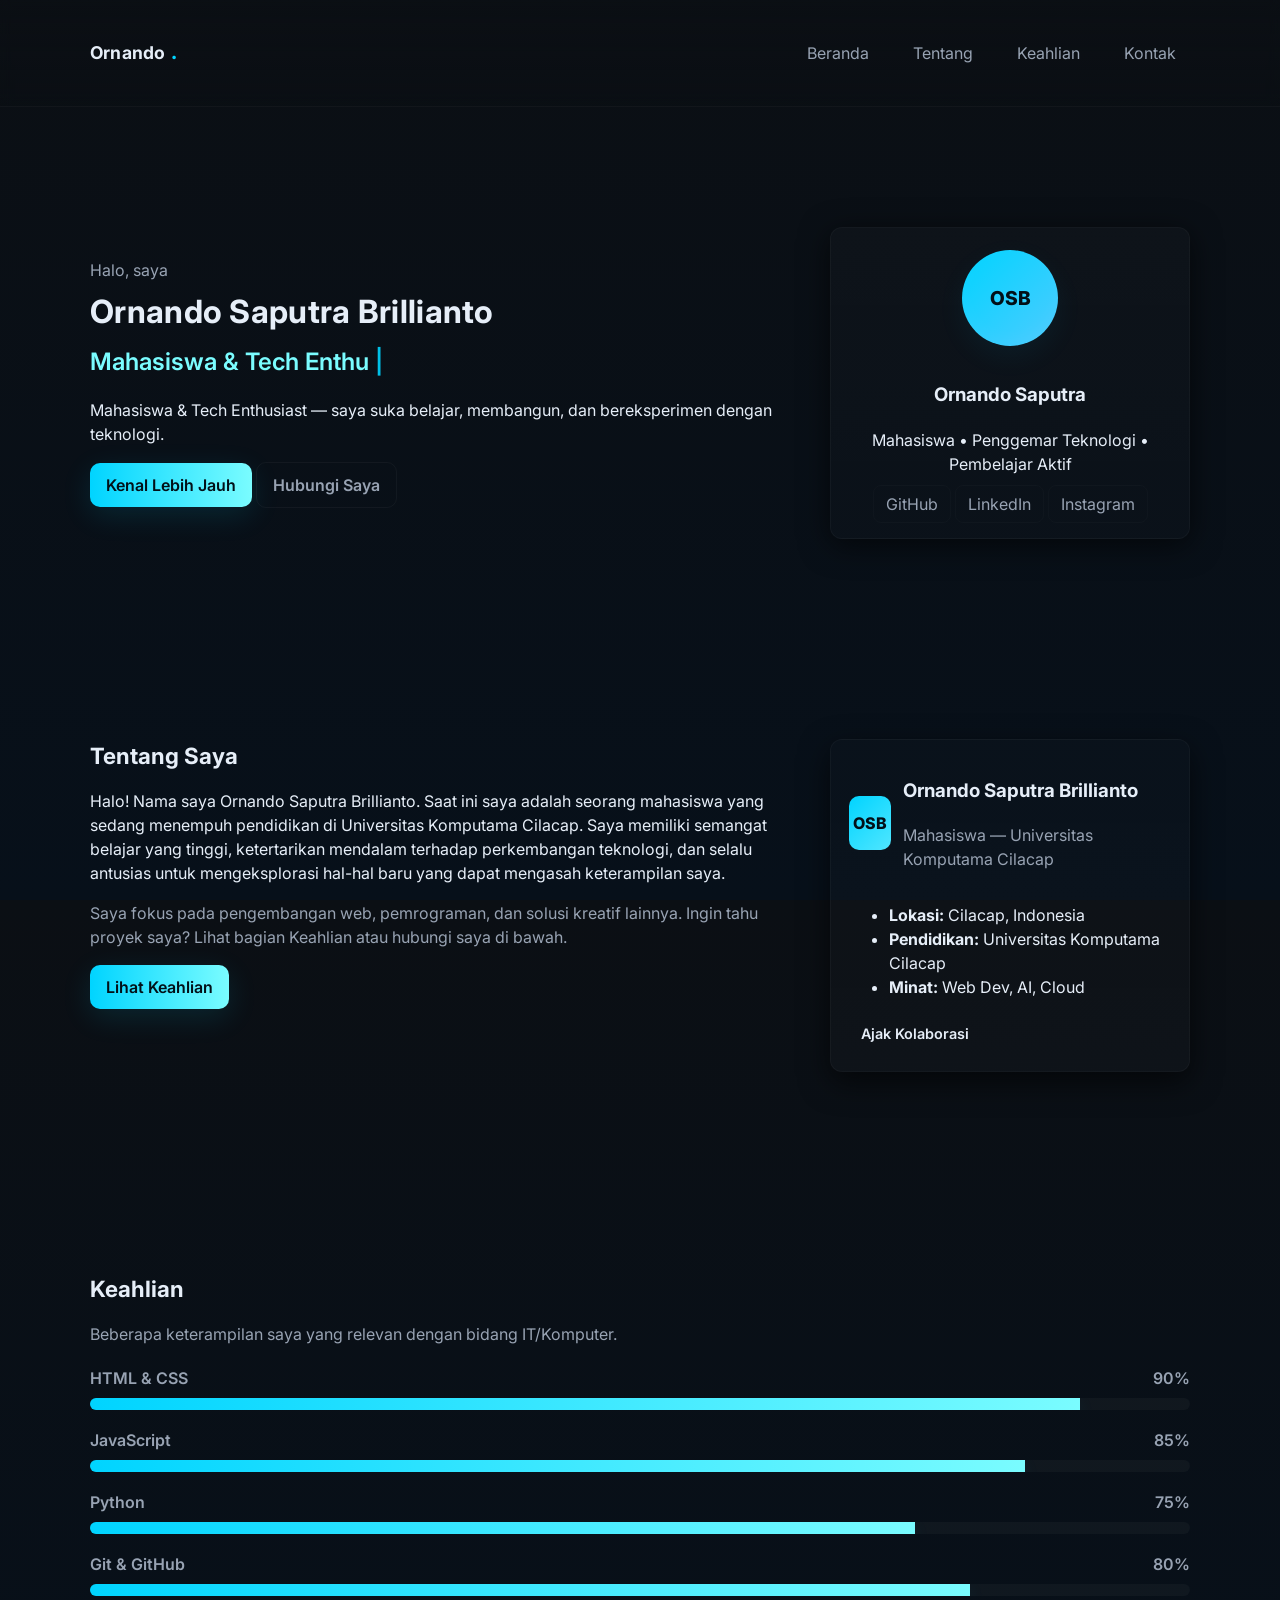
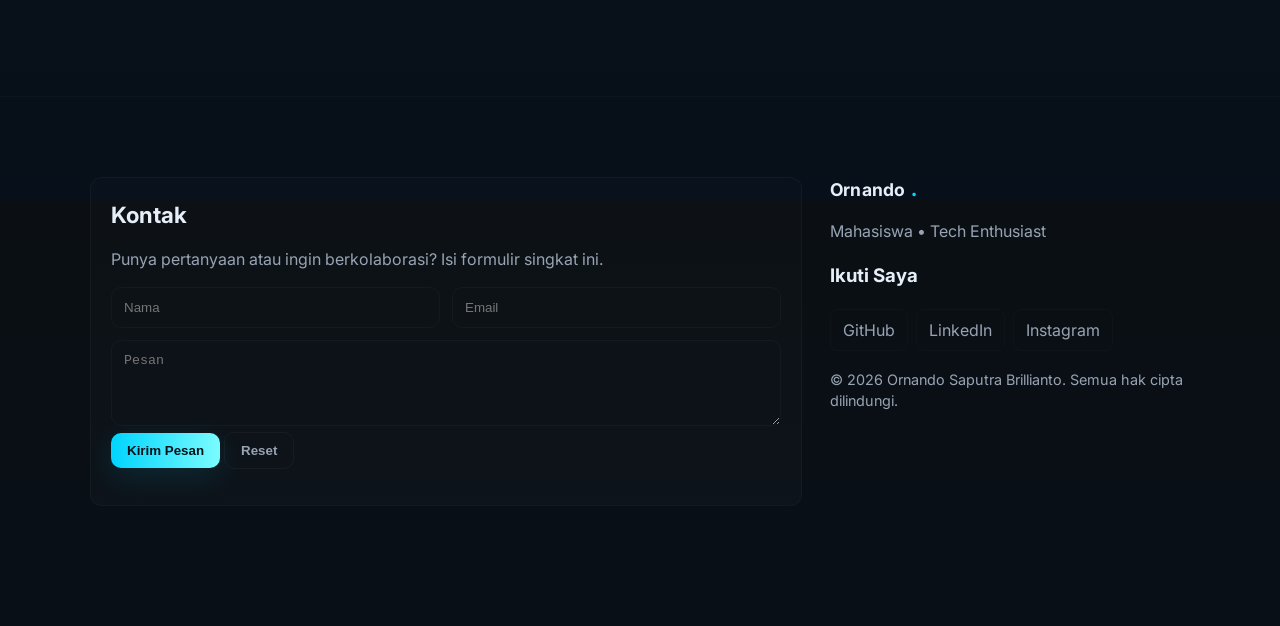
==== index.html @ c8a65975 "Add files via upload" ====
<!doctype html>
<html lang="id">
<head>
  <meta charset="utf-8" />
  <meta name="viewport" content="width=device-width, initial-scale=1" />
  <title>Ornando Saputra Brillianto — Profil</title>
  <link rel="stylesheet" href="style.css" />
  <!-- Google Fonts (optional) -->
  <link href="https://fonts.googleapis.com/css2?family=Inter:wght@300;400;600;700;800&display=swap" rel="stylesheet">
</head>
<body>
  <!-- Sticky Navbar -->
  <header class="site-header">
    <nav class="navbar container" aria-label="Main navigation">
      <a class="brand" href="#home">Ornando<span class="accent">.</span></a>
      <button class="nav-toggle" aria-controls="primary-navigation" aria-expanded="false" aria-label="Toggle navigation">
        <span class="hamburger"></span>
      </button>
      <ul id="primary-navigation" class="nav-links">
        <li><a href="#home" class="nav-link">Beranda</a></li>
        <li><a href="#about" class="nav-link">Tentang</a></li>
        <li><a href="#skills" class="nav-link">Keahlian</a></li>
        <li><a href="#contact" class="nav-link">Kontak</a></li>
      </ul>
    </nav>
  </header>

  <!-- Hero Section -->
  <main>
    <section id="home" class="hero">
      <div class="container hero-grid">
        <div class="hero-content reveal">
          <p class="greeting">Halo, saya</p>
          <h1 class="name">Ornando Saputra Brillianto</h1>
          <h2 class="typed"><span id="typed-text" aria-live="polite"></span><span class="cursor" aria-hidden="true">|</span></h2>
          <p class="hero-desc">Mahasiswa & Tech Enthusiast — saya suka belajar, membangun, dan bereksperimen dengan teknologi.</p>
          <div class="hero-cta">
            <a href="#about" class="btn primary">Kenal Lebih Jauh</a>
            <a href="#contact" class="btn ghost">Hubungi Saya</a>
          </div>
        </div>
        <div class="hero-profile reveal">
          <!-- Simple visual card (replace with your photo by swapping the div with an <img>) -->
          <div class="profile-card">
            <div class="avatar">OSB</div>
            <div class="profile-info">
              <h3>Ornando Saputra</h3>
              <p>Mahasiswa • Penggemar Teknologi • Pembelajar Aktif</p>
              <div class="socials">
                <a href="#" aria-label="GitHub" class="social">GitHub</a>
                <a href="#" aria-label="LinkedIn" class="social">LinkedIn</a>
                <a href="#" aria-label="Instagram" class="social">Instagram</a>
              </div>
            </div>
          </div>
        </div>
      </div>
    </section>

    <!-- About Section -->
    <section id="about" class="section about">
      <div class="container about-grid reveal">
        <div class="about-text">
          <h2>Tentang Saya</h2>
          <p>
            Halo! Nama saya Ornando Saputra Brillianto. Saat ini saya adalah seorang mahasiswa yang sedang menempuh pendidikan di Universitas Komputama Cilacap. Saya memiliki semangat belajar yang tinggi, ketertarikan mendalam terhadap perkembangan teknologi, dan selalu antusias untuk mengeksplorasi hal-hal baru yang dapat mengasah keterampilan saya.
          </p>
          <p class="muted">Saya fokus pada pengembangan web, pemrograman, dan solusi kreatif lainnya. Ingin tahu proyek saya? Lihat bagian Keahlian atau hubungi saya di bawah.</p>
          <a href="#skills" class="btn primary">Lihat Keahlian</a>
        </div>
        <aside class="about-card">
          <!-- Additional visual/card element -->
          <div class="card reveal-card">
            <div class="card-header">
              <div class="mini-avatar">OSB</div>
              <div>
                <h3>Ornando Saputra Brillianto</h3>
                <p class="muted">Mahasiswa — Universitas Komputama Cilacap</p>
              </div>
            </div>
            <div class="card-body">
              <ul class="card-list">
                <li><strong>Lokasi:</strong> Cilacap, Indonesia</li>
                <li><strong>Pendidikan:</strong> Universitas Komputama Cilacap</li>
                <li><strong>Minat:</strong> Web Dev, AI, Cloud</li>
              </ul>
            </div>
            <div class="card-footer">
              <a href="#contact" class="btn small">Ajak Kolaborasi</a>
            </div>
          </div>
        </aside>
      </div>
    </section>

    <!-- Skills Section -->
    <section id="skills" class="section skills">
      <div class="container reveal">
        <h2>Keahlian</h2>
        <p class="muted">Beberapa keterampilan saya yang relevan dengan bidang IT/Komputer.</p>

        <div class="skills-grid">
          <div class="skill">
            <div class="skill-head">
              <span>HTML & CSS</span>
              <span class="skill-percent">90%</span>
            </div>
            <div class="progress" data-progress="90" aria-hidden="true">
              <div class="progress-bar"></div>
            </div>
          </div>

          <div class="skill">
            <div class="skill-head">
              <span>JavaScript</span>
              <span class="skill-percent">85%</span>
            </div>
            <div class="progress" data-progress="85" aria-hidden="true">
              <div class="progress-bar"></div>
            </div>
          </div>

          <div class="skill">
            <div class="skill-head">
              <span>Python</span>
              <span class="skill-percent">75%</span>
            </div>
            <div class="progress" data-progress="75" aria-hidden="true">
              <div class="progress-bar"></div>
            </div>
          </div>

          <div class="skill">
            <div class="skill-head">
              <span>Git & GitHub</span>
              <span class="skill-percent">80%</span>
            </div>
            <div class="progress" data-progress="80" aria-hidden="true">
              <div class="progress-bar"></div>
            </div>
          </div>
        </div>
      </div>
    </section>

    <!-- Contact / Footer -->
    <footer id="contact" class="site-footer section">
      <div class="container footer-grid reveal">
        <div class="contact-card">
          <h2>Kontak</h2>
          <p class="muted">Punya pertanyaan atau ingin berkolaborasi? Isi formulir singkat ini.</p>
          <form id="contact-form" class="contact-form" novalidate>
            <div class="form-row">
              <input type="text" id="name" name="name" placeholder="Nama" required />
              <input type="email" id="email" name="email" placeholder="Email" required />
            </div>
            <textarea id="message" name="message" placeholder="Pesan" rows="4" required></textarea>
            <div class="form-actions">
              <button type="submit" class="btn primary">Kirim Pesan</button>
              <button type="reset" class="btn ghost">Reset</button>
            </div>
            <p id="form-feedback" class="form-feedback" aria-live="polite"></p>
          </form>
        </div>

        <div class="footer-info">
          <div class="brand-block">
            <a class="brand" href="#home">Ornando<span class="accent">.</span></a>
            <p class="muted">Mahasiswa • Tech Enthusiast</p>
          </div>

          <div class="footer-socials">
            <h3>Ikuti Saya</h3>
            <div class="social-links">
              <a href="#" class="social">GitHub</a>
              <a href="#" class="social">LinkedIn</a>
              <a href="#" class="social">Instagram</a>
            </div>
          </div>

          <div class="copyright">
            <p>© <span id="year"></span> Ornando Saputra Brillianto. Semua hak cipta dilindungi.</p>
          </div>
        </div>
      </div>
    </footer>
  </main>

  <script src="script.js" defer></script>
</body>
</html>
---- style.css ----
/* =========================================================
   style.css — Modern dark theme with neon/blue accent
   ========================================================= */

/* Root variables for easy theming */
:root{
  --bg: #0b0f14;
  --card: #0f1620;
  --muted: #98a3b3;
  --text: #e6eef8;
  --accent: #00d4ff; /* neon blue */
  --accent-2: #7afcff;
  --glass: rgba(255,255,255,0.04);
  --radius: 12px;
  --container-width: 1100px;
  --glass-2: rgba(0, 212, 255, 0.06);
  --shadow: 0 6px 30px rgba(0,0,0,0.6);
  --transition: 250ms cubic-bezier(.2,.9,.2,1);
  font-family: "Inter", system-ui, -apple-system, "Segoe UI", Roboto, "Helvetica Neue", Arial;
}

/* Reset & global */
*{box-sizing:border-box}
html,body{height:100%}
body{
  margin:0;
  background: linear-gradient(180deg, var(--bg) 0%, #07101a 100%);
  color:var(--text);
  -webkit-font-smoothing:antialiased;
  -moz-osx-font-smoothing:grayscale;
  line-height:1.5;
  font-size:16px;
}

/* Container */
.container{
  width:calc(100% - 40px);
  max-width:var(--container-width);
  margin:0 auto;
  padding:40px 0;
}

/* Header / Navbar */
.site-header{
  position:sticky;
  top:0;
  z-index:40;
  backdrop-filter: blur(6px);
  background: linear-gradient(180deg, rgba(11,15,20,0.6), rgba(11,15,20,0.3));
  border-bottom:1px solid rgba(255,255,255,0.03);
}
.navbar{
  display:flex;
  align-items:center;
  justify-content:space-between;
  gap:16px;
}
.brand{
  font-weight:700;
  letter-spacing:0.2px;
  color:var(--text);
  text-decoration:none;
  display:flex;
  align-items:center;
  gap:6px;
  font-size:1.1rem;
}
.brand .accent{
  color:var(--accent);
  font-weight:900;
}

/* Nav links */
.nav-links{
  display:flex;
  gap:16px;
  list-style:none;
  margin:0;
  padding:0;
  align-items:center;
}
.nav-link{
  color:var(--muted);
  text-decoration:none;
  padding:10px 14px;
  border-radius:8px;
  transition:var(--transition);
}
.nav-link:hover,
.nav-link:focus{
  color:var(--text);
  background:linear-gradient(90deg, rgba(0,212,255,0.06), rgba(122,252,255,0.02));
  box-shadow:0 4px 18px rgba(0,212,255,0.04);
  transform:translateY(-2px);
}

/* Mobile nav toggle */
.nav-toggle{
  display:none;
  background:none;
  border:0;
  padding:10px;
  cursor:pointer;
  color:var(--text);
}
.hamburger{
  width:22px;
  height:2px;
  background:var(--text);
  display:block;
  position:relative;
  transition:var(--transition);
}
.hamburger::before,
.hamburger::after{
  content:"";
  position:absolute;
  left:0;
  width:22px;
  height:2px;
  background:var(--text);
  transition:var(--transition);
}
.hamburger::before{ top:-7px }
.hamburger::after{ top:7px }

/* Hero */
.hero{
  padding:80px 0 60px;
}
.hero-grid{
  display:grid;
  grid-template-columns: 1fr 360px;
  gap:40px;
  align-items:center;
}
.hero-content .greeting{
  color:var(--muted);
  margin:0 0 6px 0;
}
.name{
  margin:0;
  font-size:2rem;
  letter-spacing:0.3px;
}
.typed{
  margin:8px 0 18px;
  color:var(--accent-2);
  font-weight:600;
  min-height:28px;
}
.cursor{
  color:var(--accent);
  margin-left:6px;
  opacity:0.9;
  animation: blink 900ms infinite;
}
@keyframes blink{ 50%{ opacity:0 } }

/* Hero profile card */
.profile-card{
  background: linear-gradient(180deg, rgba(255,255,255,0.02), rgba(255,255,255,0.01));
  border:1px solid rgba(255,255,255,0.03);
  padding:22px;
  border-radius:var(--radius);
  box-shadow:var(--shadow);
  display:flex;
  gap:16px;
  flex-direction:column;
  align-items:center;
  text-align:center;
}
.avatar{
  width:96px;
  height:96px;
  border-radius:50%;
  background:linear-gradient(135deg,var(--accent),#4ecbff);
  display:flex;
  align-items:center;
  justify-content:center;
  color:#021018;
  font-weight:800;
  font-size:1.2rem;
  box-shadow:0 10px 30px rgba(0,212,255,0.06), inset 0 -6px 20px rgba(255,255,255,0.03);
}

/* Buttons */
.btn{
  display:inline-flex;
  align-items:center;
  gap:8px;
  text-decoration:none;
  border:0;
  cursor:pointer;
  padding:10px 16px;
  border-radius:10px;
  font-weight:600;
  transition:var(--transition);
  color:var(--text);
}
.btn.primary{
  background: linear-gradient(90deg, var(--accent), var(--accent-2));
  color:#021018;
  box-shadow: 0 8px 30px rgba(0,212,255,0.12);
}
.btn.primary:hover{
  transform:translateY(-4px) scale(1.01);
  filter:brightness(1.05);
}
.btn.ghost{
  background:transparent;
  border:1px solid rgba(255,255,255,0.04);
  color:var(--muted);
}
.btn.small{ padding:8px 12px; font-size:0.9rem; }

/* Sections */
.section{
  padding:60px 0;
}
.section h2{
  margin:0 0 10px 0;
  font-size:1.4rem;
}
.muted{ color:var(--muted) }

/* About layout */
.about-grid{
  display:grid;
  grid-template-columns:1fr 360px;
  gap:28px;
  align-items:start;
}
.about-card .card{
  background: linear-gradient(180deg, rgba(255,255,255,0.01), rgba(255,255,255,0.02));
  padding:18px;
  border-radius:12px;
  border:1px solid rgba(255,255,255,0.03);
  box-shadow:0 10px 30px rgba(0,0,0,0.6);
}
.card-header{ display:flex; gap:12px; align-items:center; }
.mini-avatar{
  width:54px;
  height:54px;
  border-radius:10px;
  background:linear-gradient(135deg,var(--accent),#50e6ff);
  display:flex;
  align-items:center;
  justify-content:center;
  color:#021018;
  font-weight:800;
}

/* Skills */
.skills-grid{
  display:grid;
  gap:18px;
  margin-top:20px;
}
.skill{
  gap:8px;
}
.skill-head{
  display:flex;
  justify-content:space-between;
  margin-bottom:8px;
  font-weight:600;
  color:var(--muted);
}
.progress{
  background:rgba(255,255,255,0.03);
  height:12px;
  border-radius:999px;
  overflow:hidden;
}
.progress-bar{
  height:100%;
  width:0%;
  background:linear-gradient(90deg,var(--accent),var(--accent-2));
  transition: width 1200ms cubic-bezier(.2,.9,.2,1);
  box-shadow:0 6px 18px rgba(0,212,255,0.08);
}

/* Footer / Contact */
.site-footer{
  padding:40px 0 80px;
  border-top:1px solid rgba(255,255,255,0.02);
}
.footer-grid{
  display:grid;
  grid-template-columns: 1fr 360px;
  gap:28px;
}
.contact-card{
  background:linear-gradient(180deg, rgba(255,255,255,0.01), rgba(255,255,255,0.02));
  padding:20px;
  border-radius:12px;
  border:1px solid rgba(255,255,255,0.03);
}
.contact-form .form-row{ display:flex; gap:12px; margin-bottom:12px; }
.contact-form input,
.contact-form textarea{
  width:100%;
  padding:12px;
  border-radius:10px;
  border:1px solid rgba(255,255,255,0.03);
  background:transparent;
  color:var(--text);
  outline:none;
  transition:var(--transition);
}
.contact-form input:focus,
.contact-form textarea:focus{
  box-shadow:0 8px 28px rgba(0,212,255,0.06);
  border-color:var(--accent);
}

/* Social links in footer */
.social-links{ display:flex; gap:8px; flex-wrap:wrap; margin-top:8px; }
.social{
  color:var(--muted);
  text-decoration:none;
  padding:8px 12px;
  border-radius:8px;
  border:1px solid rgba(255,255,255,0.02);
}
.social:hover{ color:var(--text); background:rgba(0,212,255,0.04) }

/* Reveal animation base */
.reveal{
  opacity:0;
  transform:translateY(18px);
  transition:opacity 700ms ease, transform 700ms ease;
}
.reveal.visible{
  opacity:1;
  transform:translateY(0);
}
.reveal-card{
  opacity:0;
  transform:translateY(6px) scale(.98);
  transition:opacity 700ms ease, transform 700ms ease;
}
.reveal-card.visible{
  opacity:1;
  transform:translateY(0) scale(1);
}

/* Small screens */
@media (max-width:960px){
  .hero-grid, .about-grid, .footer-grid{ grid-template-columns: 1fr; }
  .hero-profile{ order: -1; }
  .nav-links{ display:none; position:absolute; right:16px; top:64px; background:var(--card); padding:12px; border-radius:10px; flex-direction:column; min-width:180px; box-shadow:0 8px 30px rgba(0,0,0,0.6);}
  .nav-links.show{ display:flex; }
  .nav-toggle{ display:block; }
  .container{ padding-left:20px; padding-right:20px; }
  .hero{ padding-top:36px; }
}

/* Extra small screens */
@media (max-width:420px){
  .name{ font-size:1.4rem; }
  .typed{ font-size:0.95rem; }
  .profile-card{ padding:16px; }
}

/* Accessibility focus */
a:focus, button:focus, input:focus, textarea:focus{
  outline:3px solid rgba(122,252,255,0.12);
  outline-offset:3px;
}

/* Footer copyright small */
.site-footer .copyright{ margin-top:18px; color:var(--muted); font-size:0.9rem; }
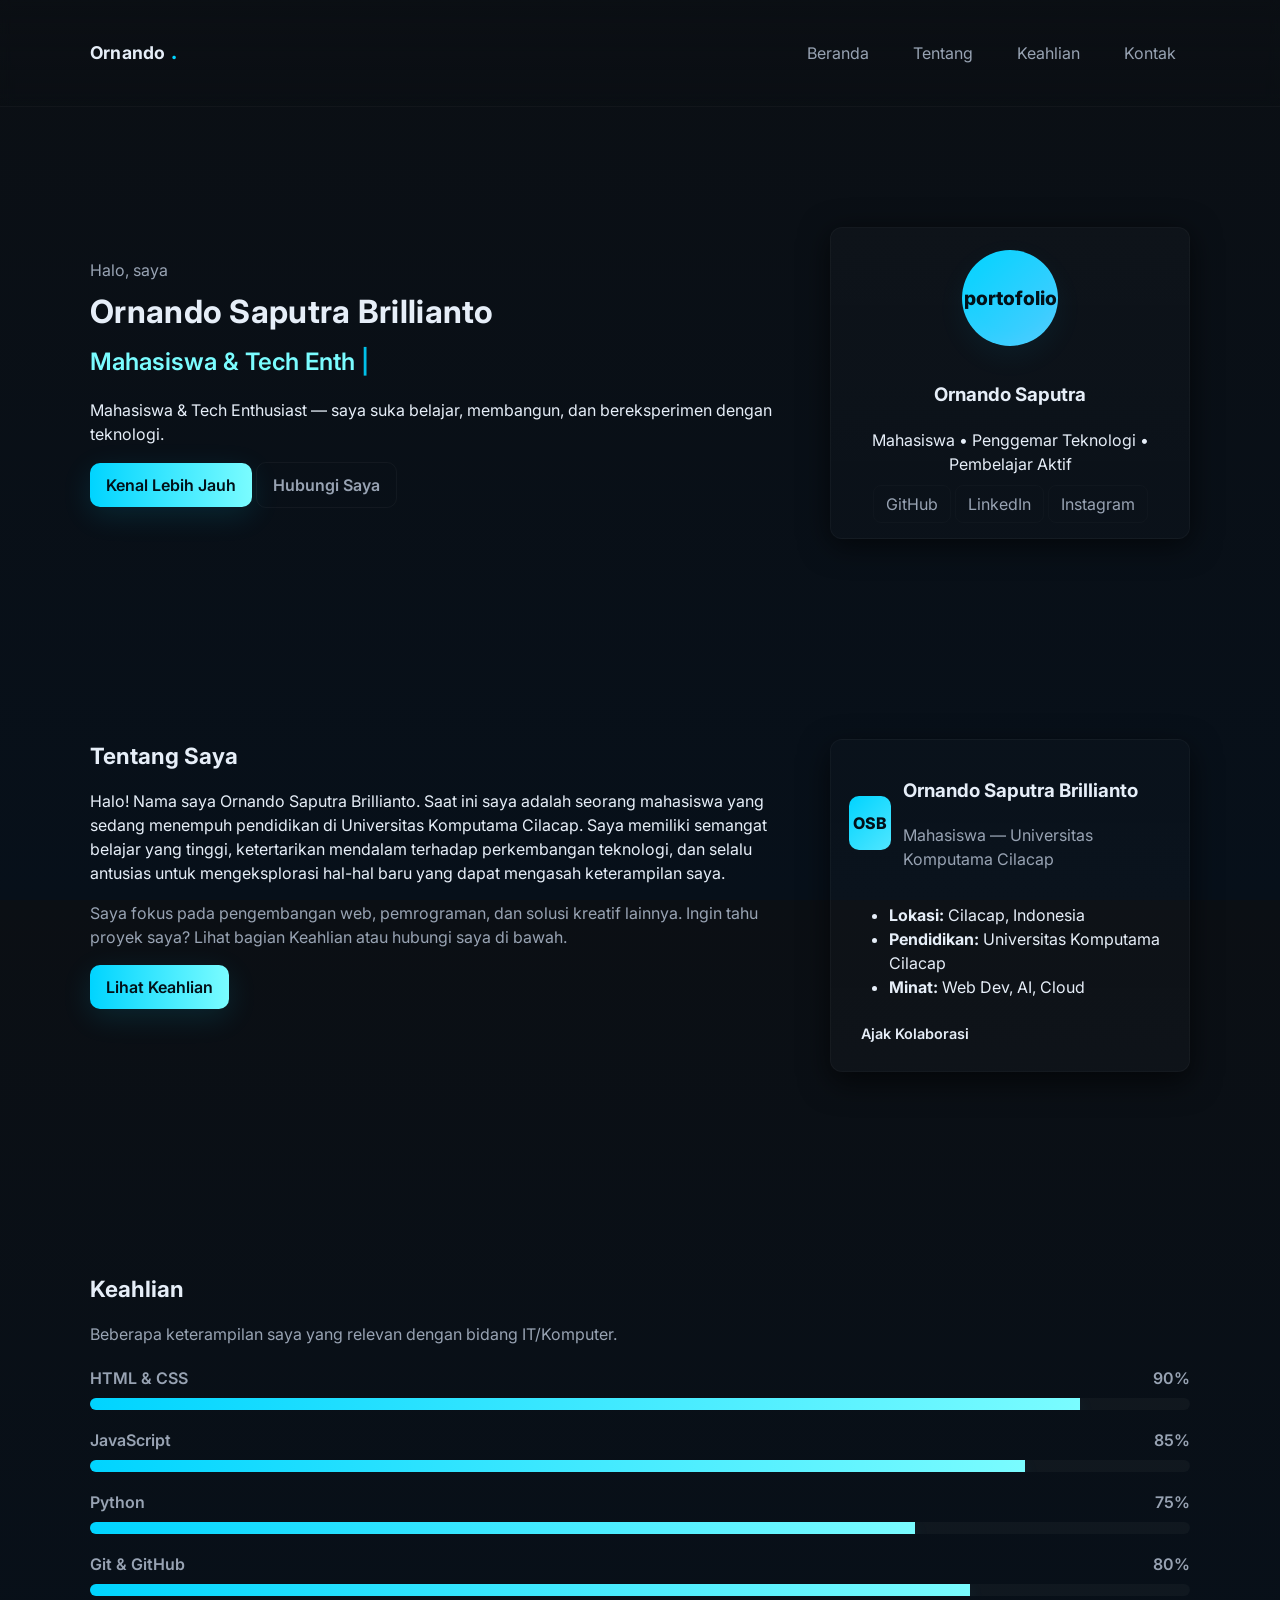
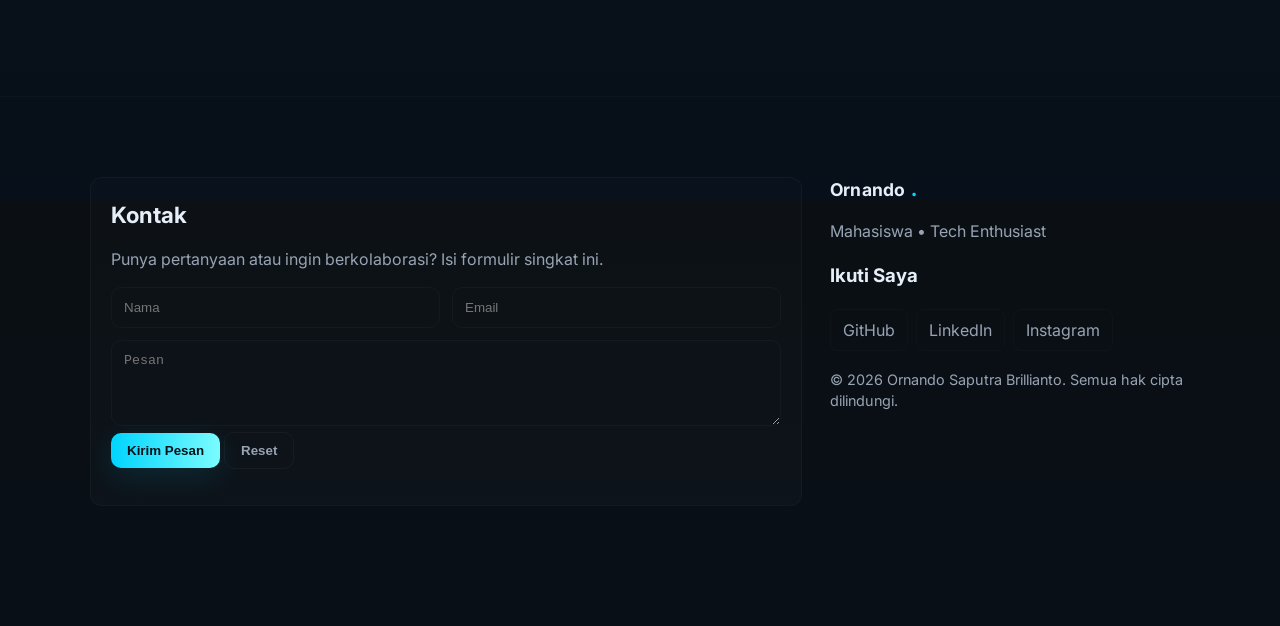
==== commit 29c12ce8: "Update avatar text in profile card" ====
--- a/index.html
+++ b/index.html
@@ -42,7 +42,7 @@
         <div class="hero-profile reveal">
           <!-- Simple visual card (replace with your photo by swapping the div with an <img>) -->
           <div class="profile-card">
-            <div class="avatar">OSB</div>
+            <div class="avatar">portofolio</div>
             <div class="profile-info">
               <h3>Ornando Saputra</h3>
               <p>Mahasiswa • Penggemar Teknologi • Pembelajar Aktif</p>
@@ -188,4 +188,4 @@
 
   <script src="script.js" defer></script>
 </body>
-</html>+</html>
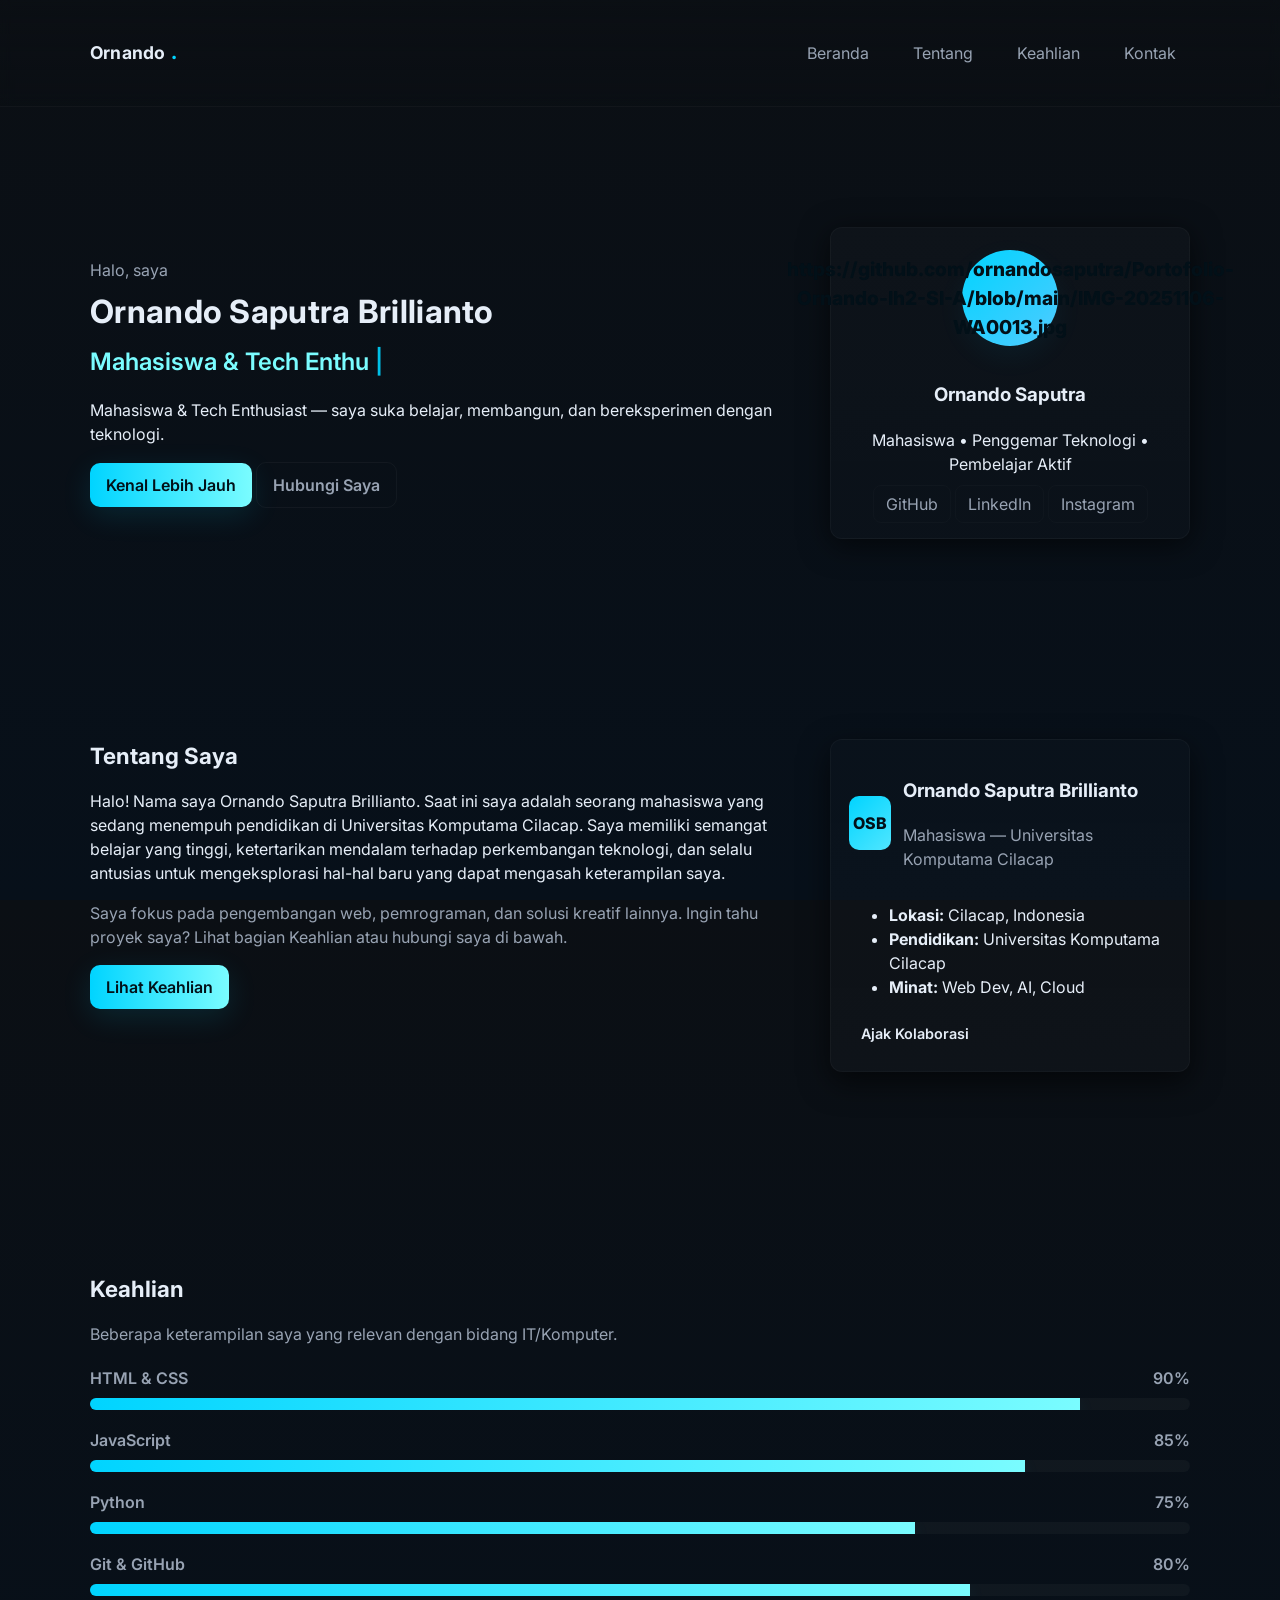
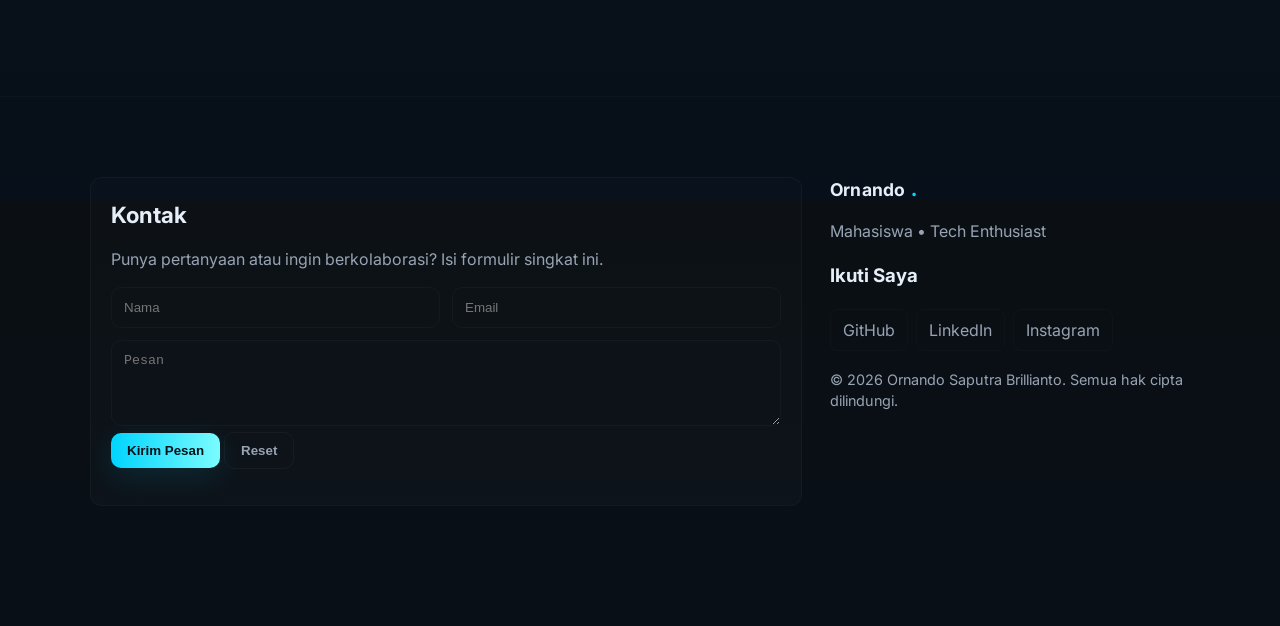
==== commit ebe51bf6: "Change avatar text to profile image link Updated avatar div to include a link to the profile image." ====
--- a/index.html
+++ b/index.html
@@ -42,7 +42,7 @@
         <div class="hero-profile reveal">
           <!-- Simple visual card (replace with your photo by swapping the div with an <img>) -->
           <div class="profile-card">
-            <div class="avatar">portofolio</div>
+            <div class="avatar">https://github.com/ornandosaputra/Portofolio-Ornando-lh2-SI-A/blob/main/IMG-20251106-WA0013.jpg</div>
             <div class="profile-info">
               <h3>Ornando Saputra</h3>
               <p>Mahasiswa • Penggemar Teknologi • Pembelajar Aktif</p>
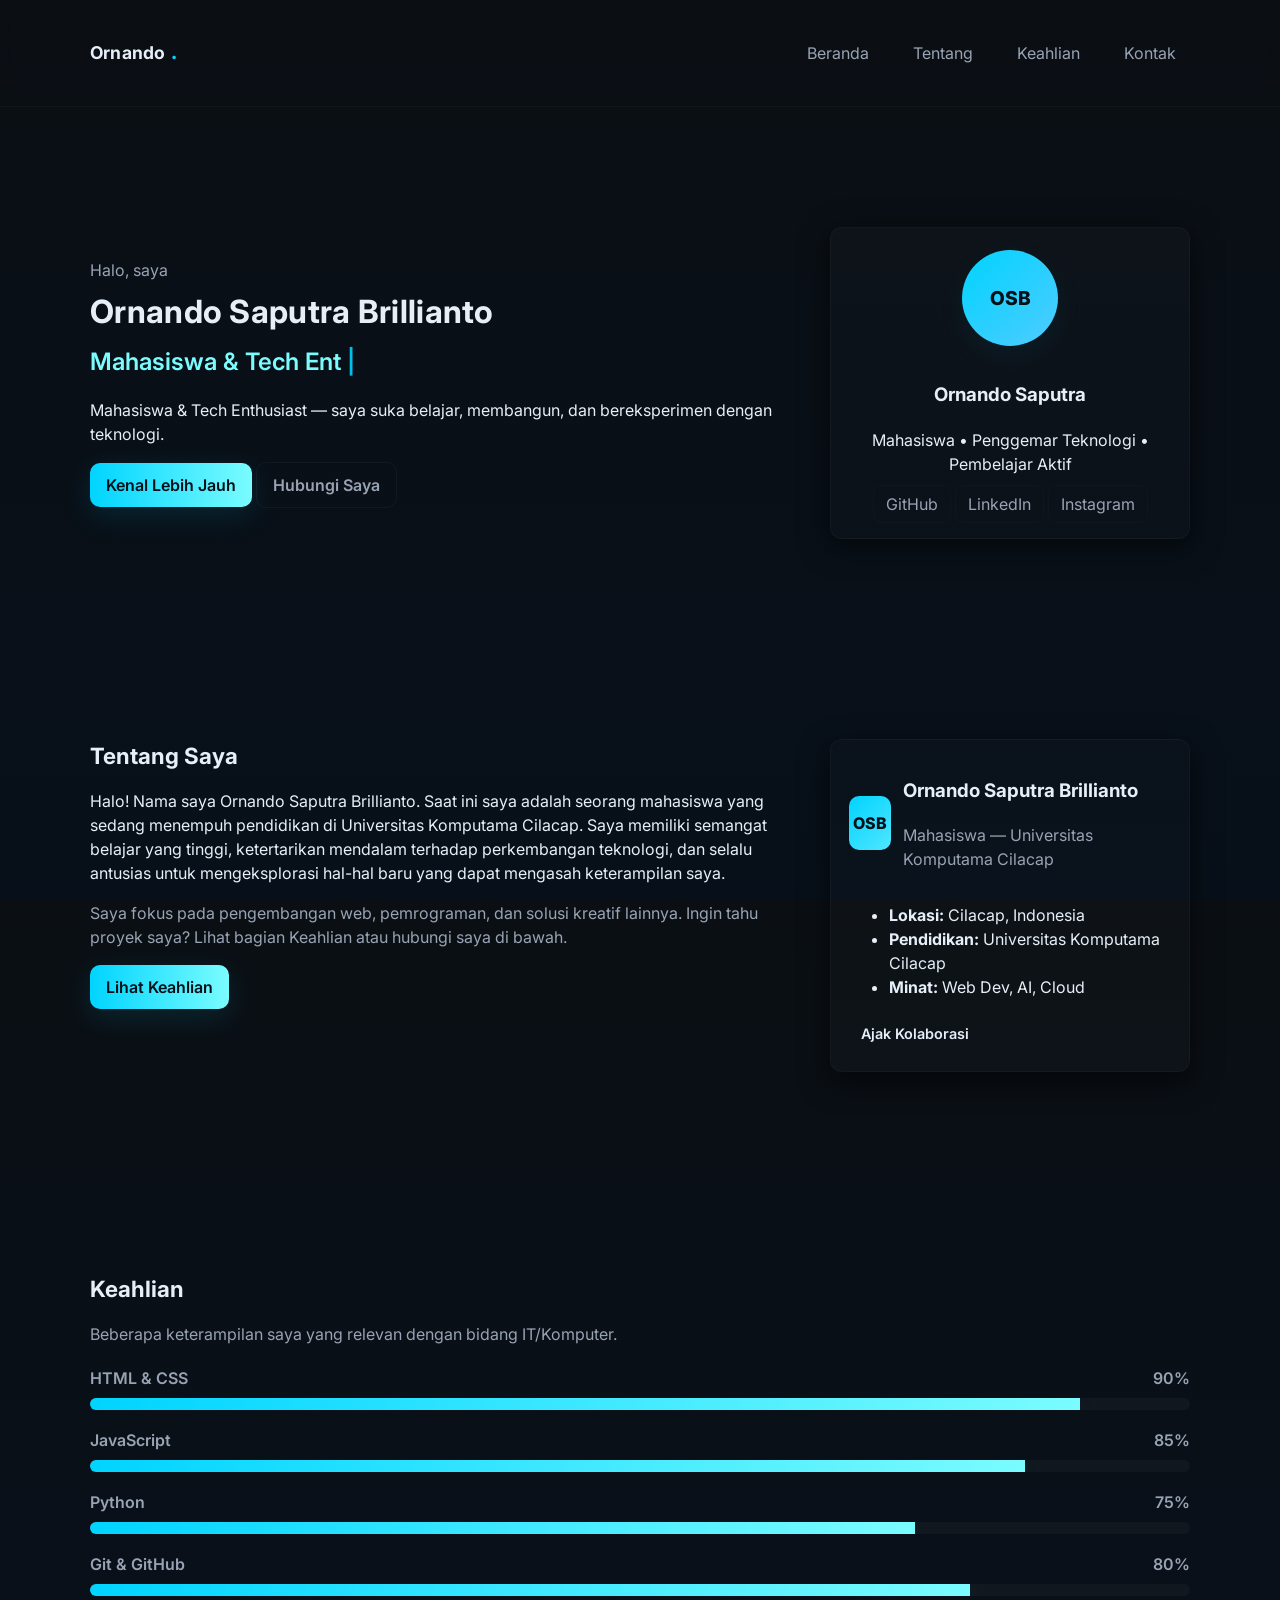
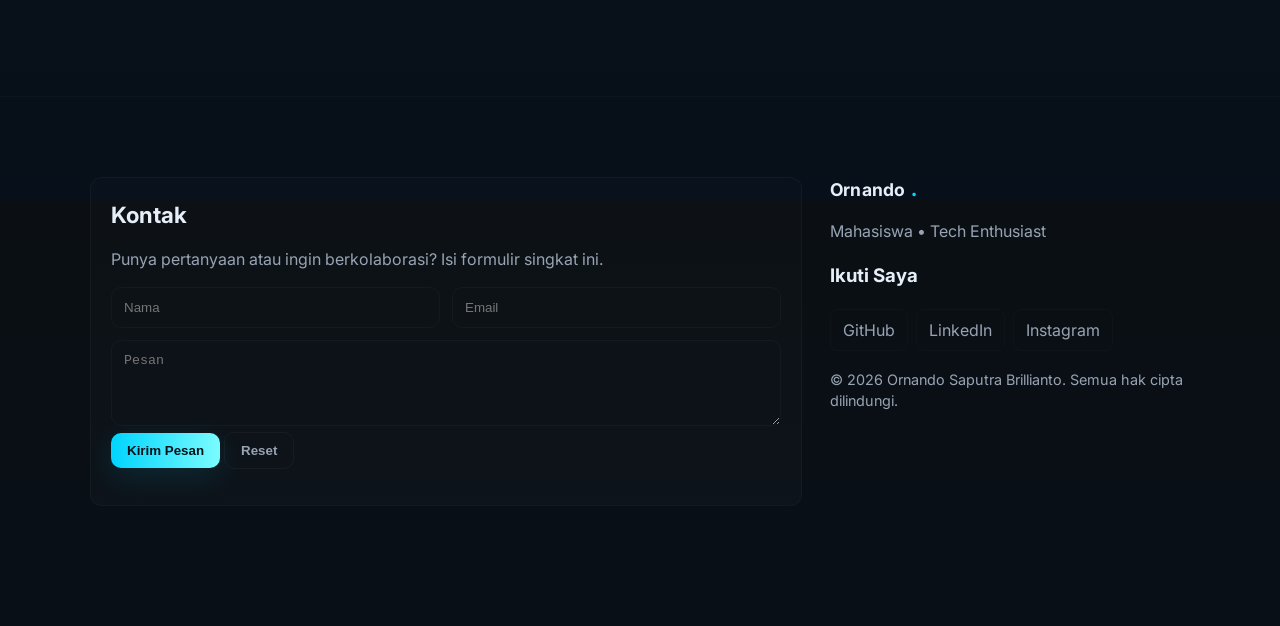
==== commit 3451e87f: "Add files via upload" ====
--- a/index.html
+++ b/index.html
@@ -42,7 +42,7 @@
         <div class="hero-profile reveal">
           <!-- Simple visual card (replace with your photo by swapping the div with an <img>) -->
           <div class="profile-card">
-            <div class="avatar">https://github.com/ornandosaputra/Portofolio-Ornando-lh2-SI-A/blob/main/IMG-20251106-WA0013.jpg</div>
+            <div class="avatar">OSB</div>
             <div class="profile-info">
               <h3>Ornando Saputra</h3>
               <p>Mahasiswa • Penggemar Teknologi • Pembelajar Aktif</p>
@@ -188,4 +188,4 @@
 
   <script src="script.js" defer></script>
 </body>
-</html>
+</html>
